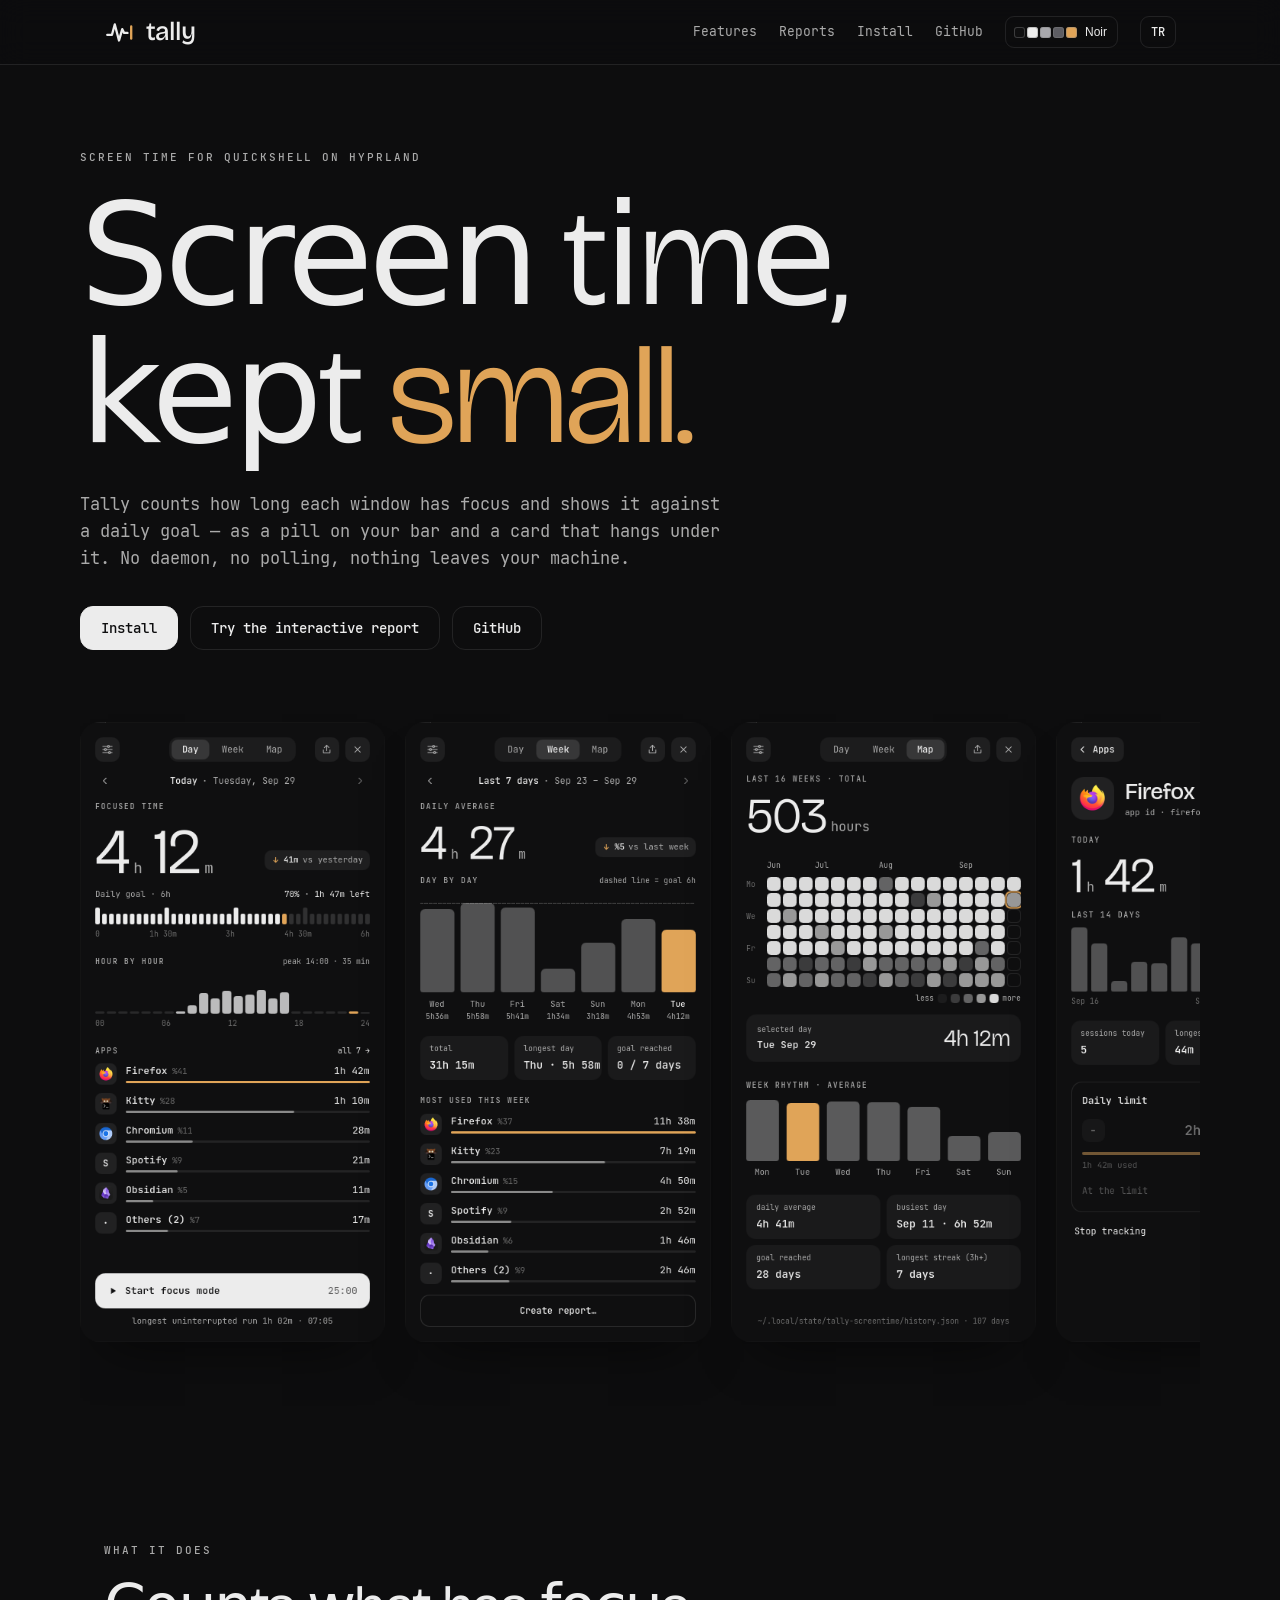
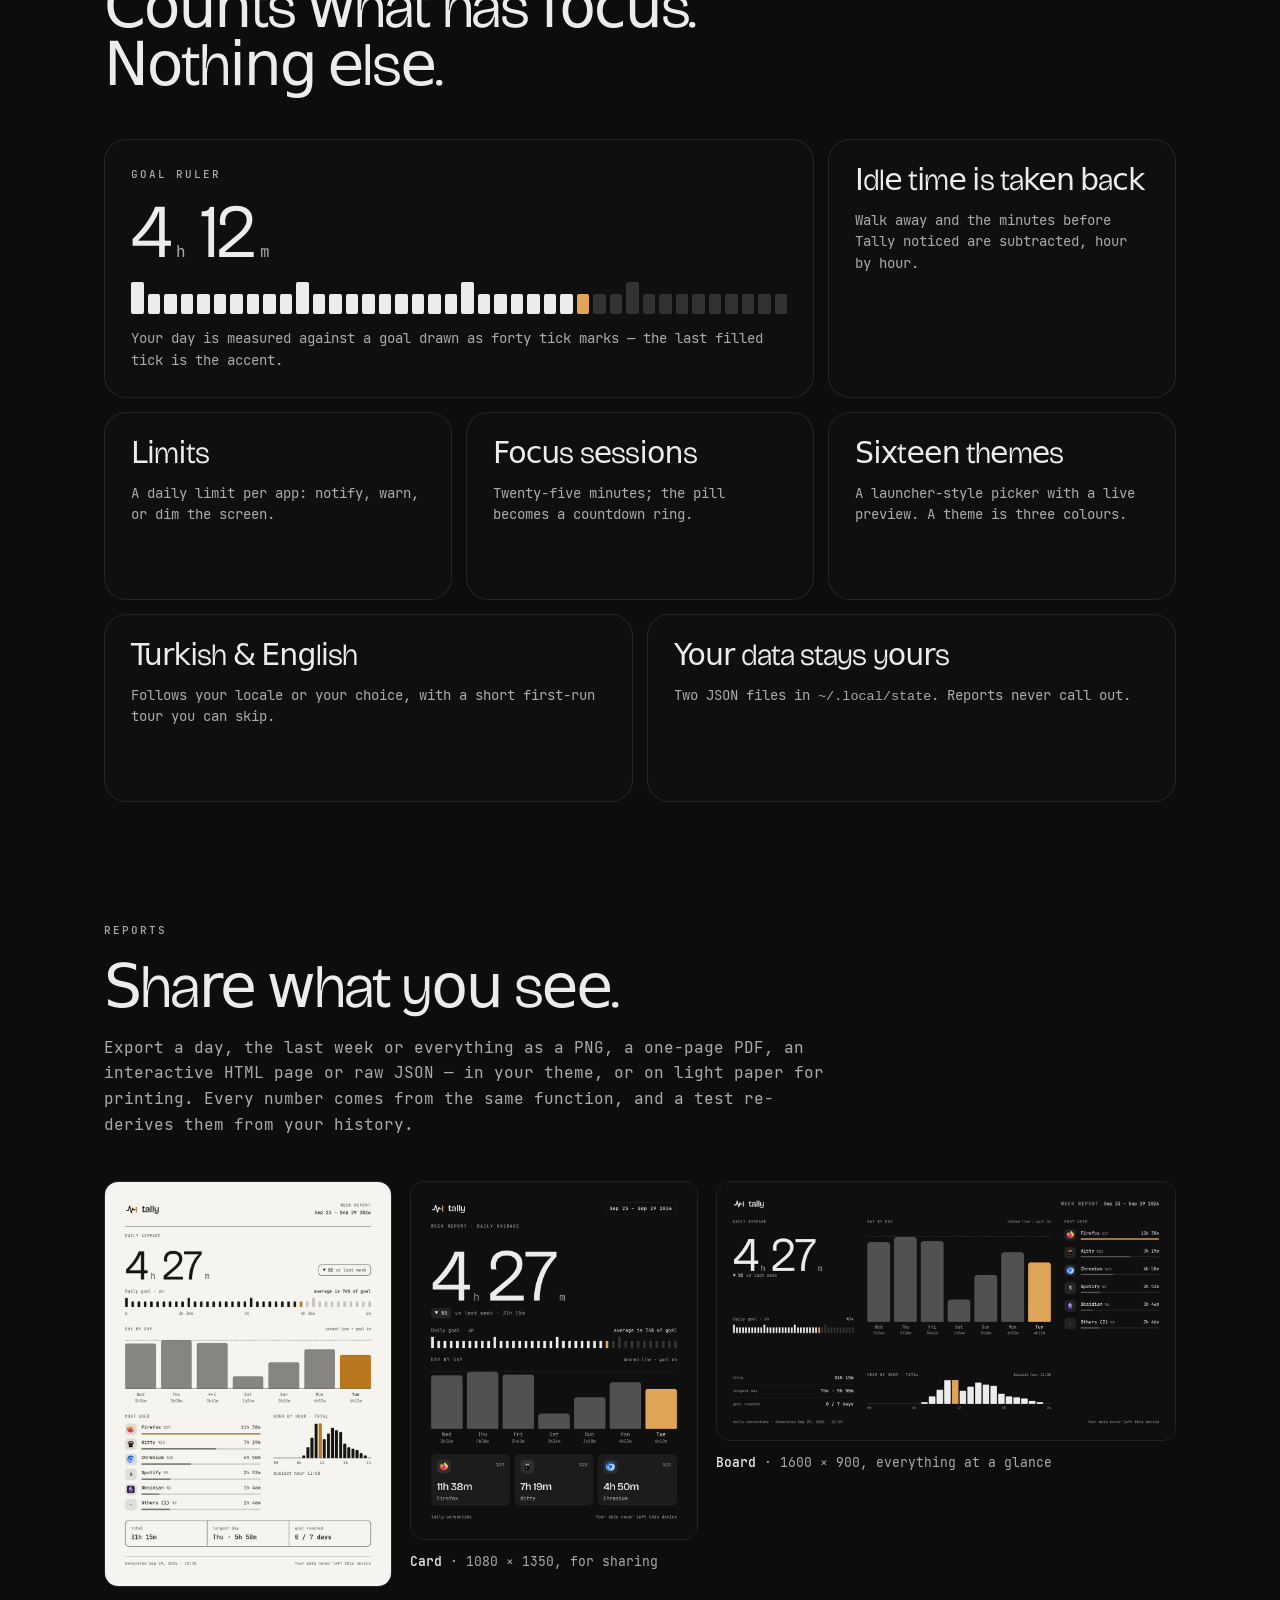
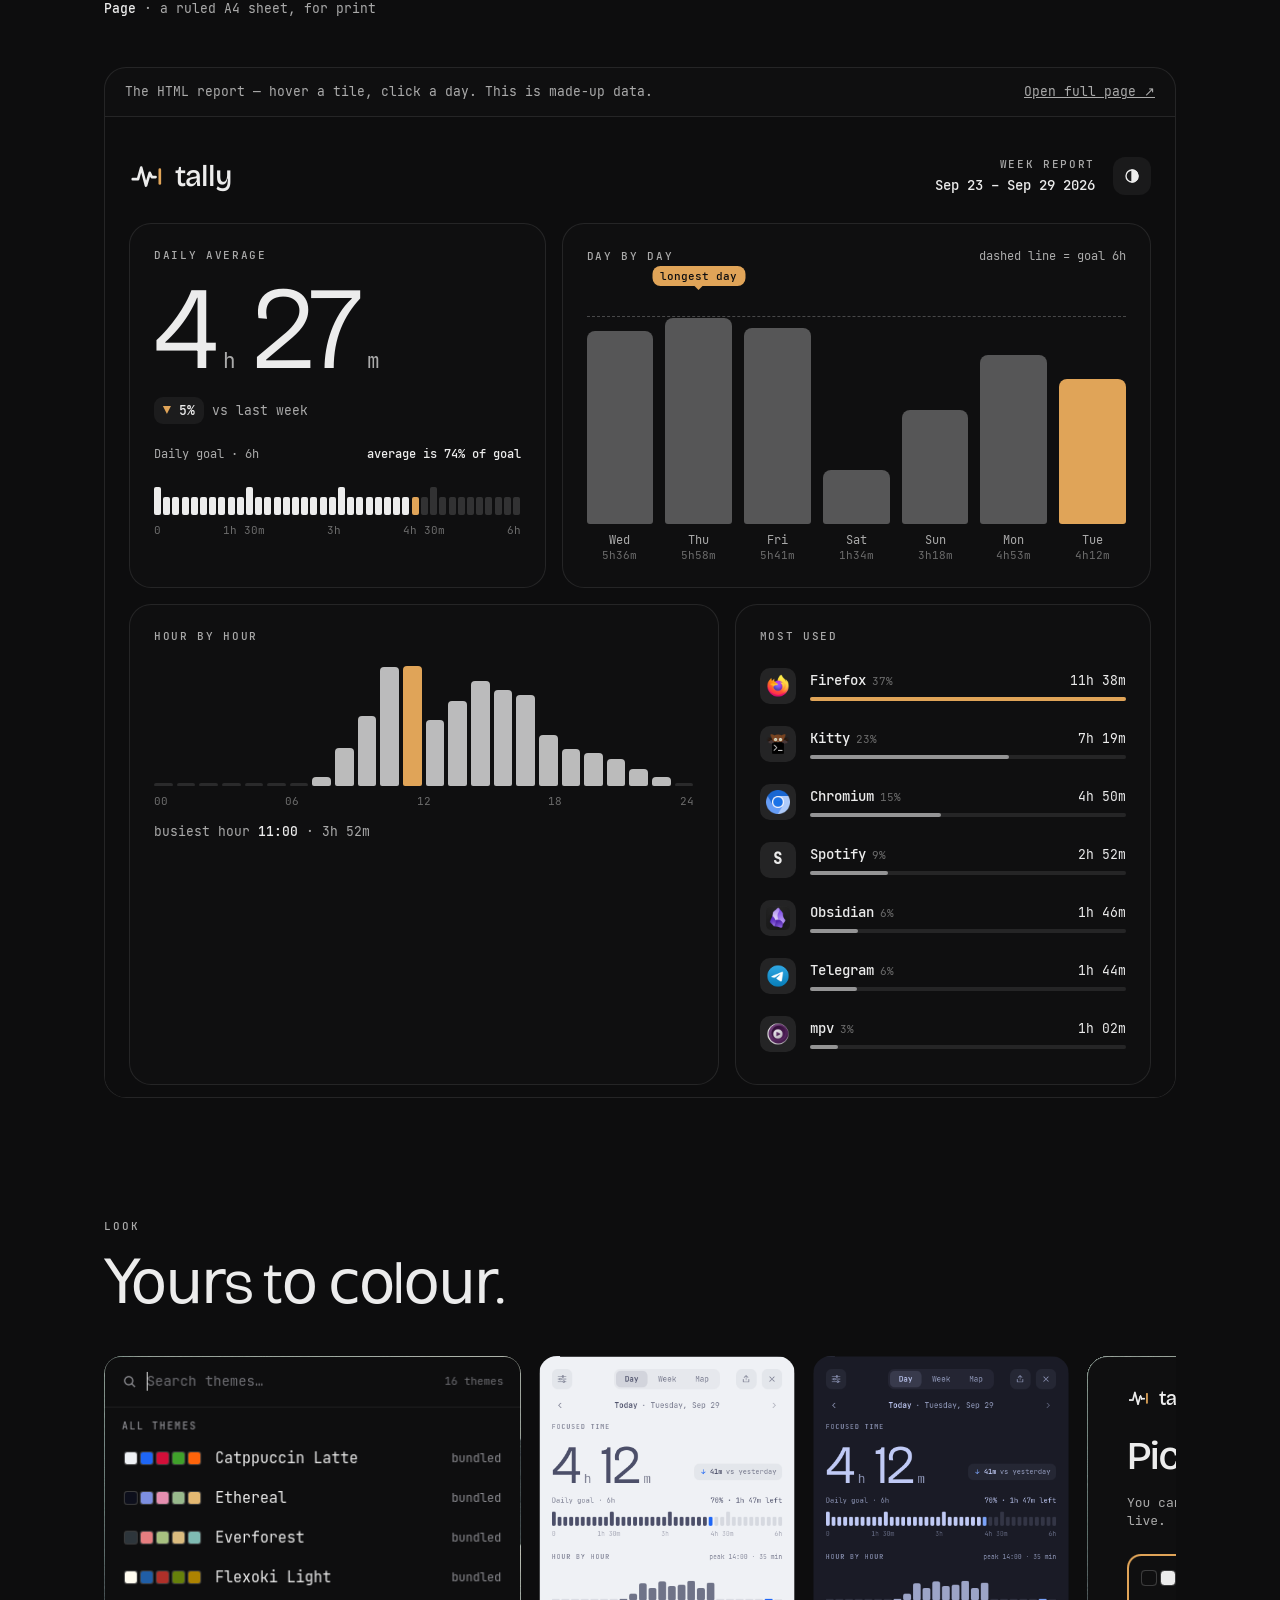
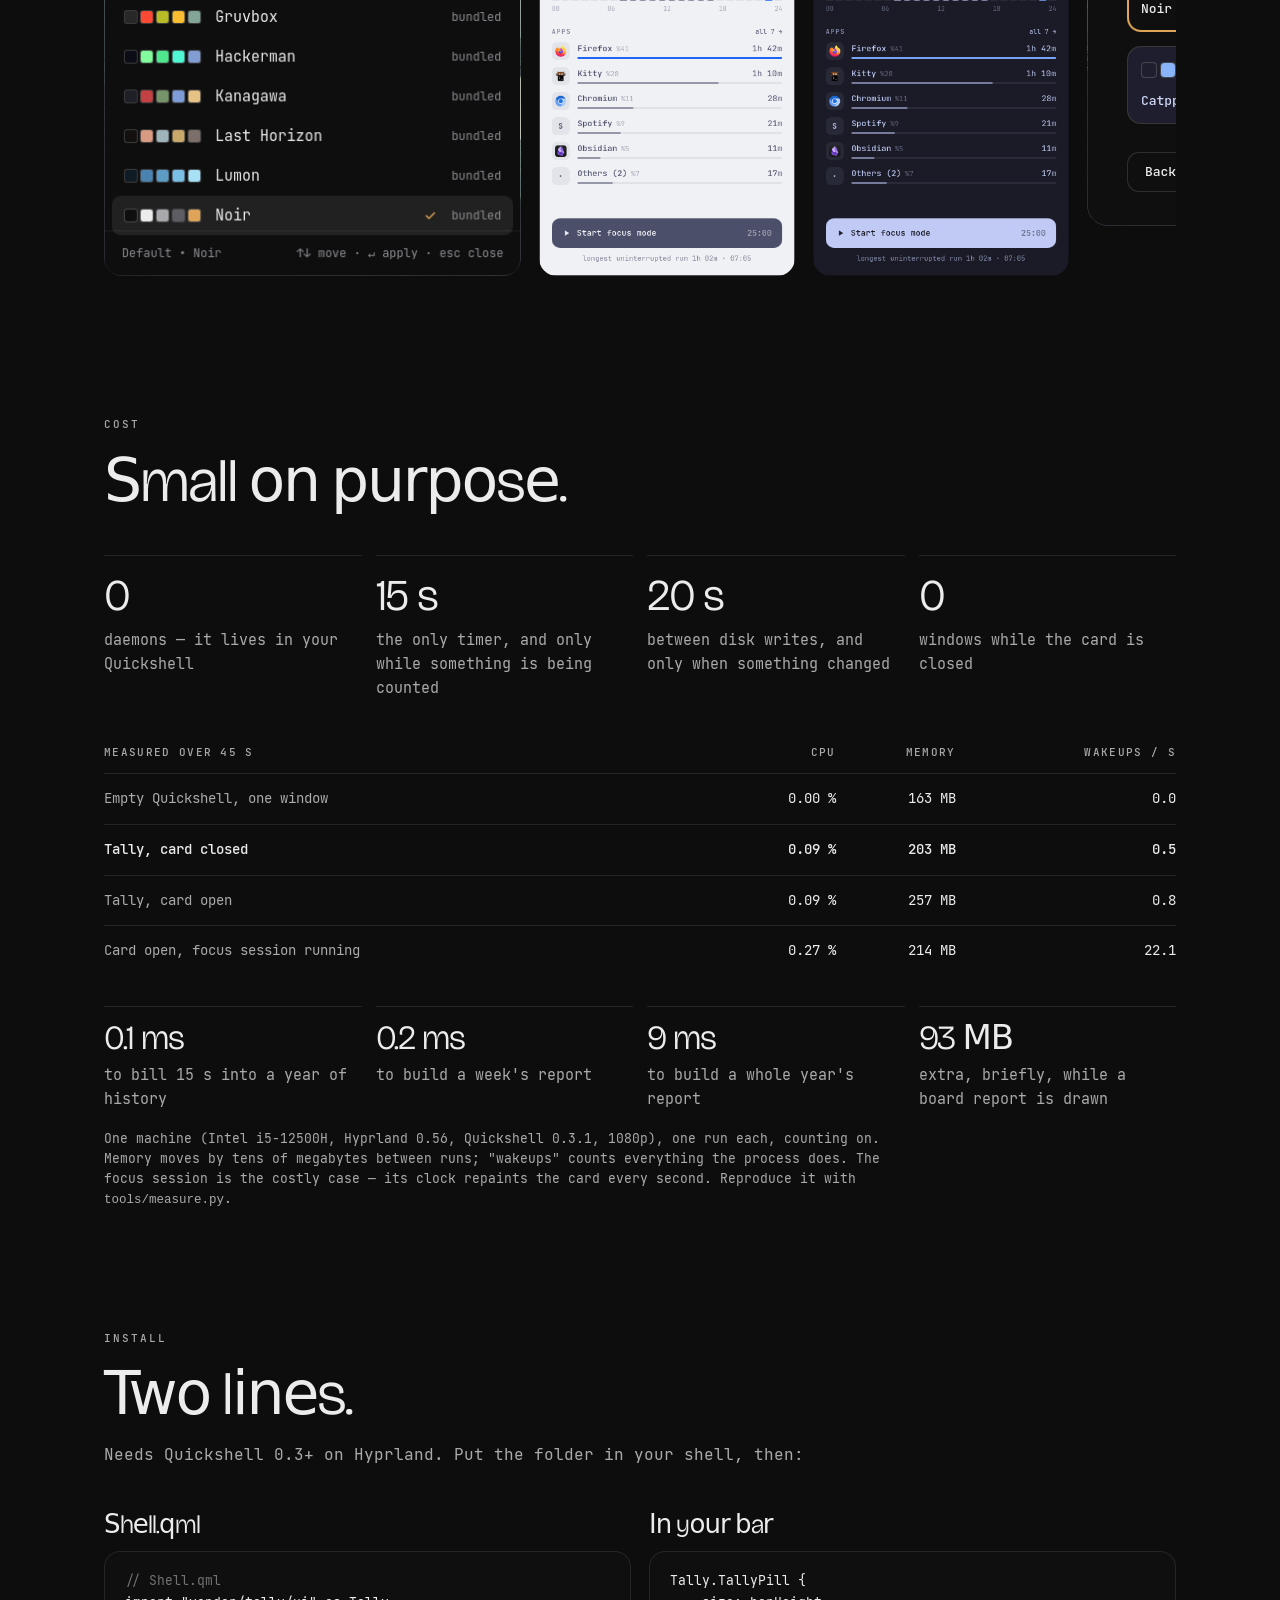
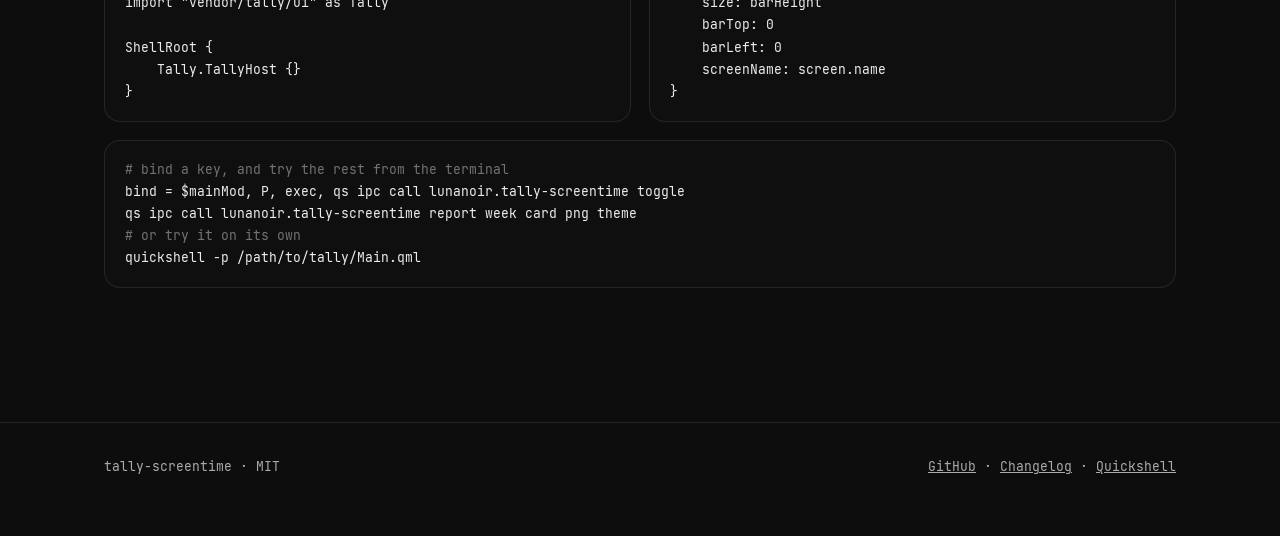
==== docs/index.html @ fe5ae25b "Add the website A page in Turkish and English with screenshots, the report styles, an interactive de" ====
<!doctype html>
<html lang="en">
<head>
<meta charset="utf-8">
<meta name="viewport" content="width=device-width, initial-scale=1">
<title>Tally — screen time for Quickshell</title>
<meta name="description" content="Screen time for Quickshell on Hyprland: which apps you focus, for how long, against a daily goal. A pill on your bar, a card under it, reports as PNG, PDF and interactive HTML.">
<link rel="icon" href="assets/icon.svg" type="image/svg+xml">
<link rel="stylesheet" href="assets/fonts.css">
<style>
:root {
  /* three colours per theme (set by the picker); the rest is mixed from them */
  --card: #0f0f10; --fg: #ececec; --acc: #e0a458;
  --bg: color-mix(in srgb, var(--card) 88%, #000);
  --muted: color-mix(in srgb, var(--fg) 70%, var(--card));
  --faint: color-mix(in srgb, var(--fg) 45%, var(--card));
  --hair: color-mix(in srgb, var(--fg) 10%, transparent);
  --panel: color-mix(in srgb, var(--fg) 6%, transparent);
  --tick: color-mix(in srgb, var(--fg) 16%, transparent);
  --mono: 'Tally Mono', ui-monospace, 'JetBrains Mono', Menlo, Consolas, monospace;
  --display: 'Tally Display', 'Bricolage Grotesque', system-ui, sans-serif;
}
* { box-sizing: border-box; }
html { scroll-behavior: smooth; }
body { margin: 0; transition: background .25s, color .25s; background: var(--bg); color: var(--fg); font: 400 15px/1.6 var(--mono); -webkit-font-smoothing: antialiased; }
a { color: inherit; }
.wrap { max-width: 1120px; margin: 0 auto; padding: 0 24px; }
.lab { font-size: 11px; letter-spacing: .18em; font-weight: 500; color: var(--muted); text-transform: uppercase; }
h1, h2, h3 { font-family: var(--display); font-weight: 300; letter-spacing: -0.035em; margin: 0; line-height: .98; }
h2 { font-size: clamp(38px, 5vw, 60px); }
p { margin: 0; color: var(--muted); }

/* nav */
nav { position: sticky; top: 0; z-index: 5; background: color-mix(in srgb, var(--bg) 84%, transparent); backdrop-filter: blur(14px); border-bottom: 1px solid var(--hair); }
nav .wrap { display: flex; align-items: center; justify-content: space-between; height: 64px; }
.brand { display: flex; align-items: center; gap: 12px; text-decoration: none; font: 500 26px/1 var(--display); letter-spacing: -0.035em; }
.brand img { width: 30px; height: 30px; }
nav .links { display: flex; align-items: center; gap: 22px; font-size: 13px; }
nav .links a { text-decoration: none; color: var(--muted); }
nav .links a:hover { color: var(--fg); }
.btn { display: inline-flex; align-items: center; gap: 10px; height: 44px; padding: 0 20px; border-radius: 13px; font: 500 13.5px var(--mono); text-decoration: none; border: 1px solid var(--hair); background: none; color: var(--fg); cursor: pointer; transition: background .15s, transform .15s; }
.btn:hover { background: var(--panel); }
.btn.primary { background: var(--fg); color: var(--card); border-color: var(--fg); }
.btn.primary:hover { filter: brightness(1.12); transform: translateY(-1px); }
.lang { height: 32px; padding: 0 10px; border-radius: 9px; font-size: 12px; }

/* theme picker */
.theme { position: relative; }
.theme > button { height: 32px; padding: 0 10px 0 8px; border-radius: 9px; font-size: 12px; display: inline-flex; align-items: center; gap: 8px; border: 1px solid var(--hair); background: none; color: var(--fg); cursor: pointer; }
.theme > button:hover { background: var(--panel); }
.sw { display: inline-flex; gap: 2px; } .sw i { width: 11px; height: 11px; border-radius: 3px; display: block; box-shadow: inset 0 0 0 1px rgba(128,128,128,.4); }
.pop { position: absolute; right: 0; top: 42px; width: 340px; max-height: 70vh; overflow: auto; background: var(--card); border: 1px solid var(--hair); border-radius: 16px; padding: 8px; box-shadow: 0 30px 60px -20px rgba(0,0,0,.6); }
.pop[hidden] { display: none; }
.pop .h { padding: 8px 10px 6px; font-size: 10px; letter-spacing: .16em; color: var(--muted); font-weight: 500; }
.pop button { display: flex; align-items: center; gap: 12px; width: 100%; height: 38px; padding: 0 10px; border: 0; border-radius: 9px; background: none; color: var(--fg); font: 400 14px var(--mono); text-align: left; cursor: pointer; }
.pop button:hover, .pop button.cur { background: var(--panel); }
.pop button .sw i { width: 13px; height: 13px; }
.pop button span.n { flex: 1; }
.pop button em { font-style: normal; font-size: 11px; color: var(--muted); }
.pop button b { color: var(--acc); font-weight: 400; width: 14px; }
@media (max-width: 720px) { .pop { position: fixed; left: 12px; right: 12px; top: 72px; width: auto; } nav .links a { display: none; } }

/* hero */
.hero { padding: 84px 0 40px; }
.hero h1 { font-size: clamp(64px, 11vw, 148px); margin: 22px 0 26px; }
.hero h1 em { font-style: normal; color: var(--acc); }
.hero p.lead { font-size: 17px; max-width: 640px; color: var(--muted); }
.cta { display: flex; gap: 12px; flex-wrap: wrap; margin-top: 34px; }
.shots { display: flex; gap: 20px; margin-top: 64px; overflow-x: auto; padding: 8px 4px 64px; scroll-snap-type: x proximity; }
.shots img { flex: 0 0 auto; height: 620px; width: auto; border-radius: 20px; box-shadow: 0 30px 50px -28px rgba(0,0,0,.6); scroll-snap-align: start; }
@media (max-width: 720px) { .shots img { height: 480px; } }

/* sections */
section { padding: 96px 0 24px; }
.head { display: flex; flex-direction: column; gap: 18px; max-width: 720px; margin-bottom: 44px; }
.head p { font-size: 16px; }

.bento { display: grid; grid-template-columns: repeat(6, 1fr); gap: 14px; }
.tile { grid-column: span 2; background: var(--card); border: 1px solid var(--hair); border-radius: 22px; padding: 26px; display: flex; flex-direction: column; gap: 14px; min-height: 188px; }
.tile.w3 { grid-column: span 3; } .tile.w4 { grid-column: span 4; }
.tile h3 { font-size: 30px; letter-spacing: -0.03em; }
.tile p { font-size: 13.5px; }
.tile .big { font: 300 76px/.9 var(--display); letter-spacing: -0.04em; color: var(--fg); }
.tile .big small { font: 400 16px var(--mono); color: var(--muted); letter-spacing: 0; margin-left: 6px; }
.ticks { display: flex; gap: 4px; align-items: flex-end; height: 34px; }
.ticks i { flex: 1; height: 20px; border-radius: 2px; background: var(--tick); }
.ticks i.on { background: var(--fg); } .ticks i.tall { height: 32px; } .ticks i.acc { background: var(--acc); }
@media (max-width: 860px) { .tile, .tile.w3, .tile.w4 { grid-column: span 6; } }

.reports { display: grid; grid-template-columns: 1fr 1fr 1.6fr; gap: 18px; align-items: start; }
.reports figure { margin: 0; }
.reports img { width: 100%; height: auto; border-radius: 14px; border: 1px solid var(--hair); display: block; }
.reports figcaption { margin-top: 12px; font-size: 12.5px; color: var(--muted); }
.reports figcaption b { color: var(--fg); font-weight: 500; }
@media (max-width: 860px) { .reports { grid-template-columns: 1fr; } }

.demo { margin-top: 48px; border: 1px solid var(--hair); border-radius: 22px; overflow: hidden; background: var(--card); }
.demo header { display: flex; justify-content: space-between; align-items: center; gap: 12px; padding: 14px 20px; border-bottom: 1px solid var(--hair); font-size: 12.5px; color: var(--muted); }
.demo iframe { width: 100%; height: 980px; border: 0; display: block; background: var(--card); }
@media (max-width: 720px) { .demo iframe { height: 1300px; } }

.gallery { display: flex; gap: 18px; overflow-x: auto; padding-bottom: 20px; }
.gallery img { height: 520px; width: auto; border-radius: 18px; flex: 0 0 auto; }

pre { margin: 0; background: var(--card); border: 1px solid var(--hair); border-radius: 16px; padding: 18px 20px; overflow-x: auto; font: 400 13px/1.7 var(--mono); color: var(--fg); position: relative; }
pre .c { color: var(--faint); }
.install { display: grid; grid-template-columns: 1fr 1fr; gap: 18px; }
@media (max-width: 860px) { .install { grid-template-columns: 1fr; } }
.install h3 { font-size: 26px; margin-bottom: 14px; }
.copy { position: absolute; top: 10px; right: 10px; height: 28px; padding: 0 10px; border-radius: 8px; font-size: 11px; background: var(--panel); border: 0; color: var(--muted); cursor: pointer; }
.copy:hover { color: var(--fg); }

.cost { display: grid; grid-template-columns: repeat(4, 1fr); gap: 14px; }
.cost div { border-top: 1px solid var(--hair); padding-top: 18px; }
.cost b { display: block; font: 300 44px/1 var(--display); letter-spacing: -0.03em; margin-bottom: 10px; }
@media (max-width: 860px) { .cost { grid-template-columns: 1fr 1fr; } }


.measure { margin-top: 44px; }
.measure table { width: 100%; border-collapse: collapse; font-size: 13.5px; }
.measure th { text-align: right; font-weight: 500; color: var(--muted); font-size: 11px; letter-spacing: .12em; text-transform: uppercase; padding: 0 0 12px; }
.measure th:first-child, .measure td:first-child { text-align: left; }
.measure td { text-align: right; padding: 14px 0; border-top: 1px solid var(--hair); }
.measure tr.hi td { color: var(--fg); font-weight: 500; }
.measure tr td:first-child { color: var(--muted); } .measure tr.hi td:first-child { color: var(--fg); }
.measure .note { margin-top: 18px; font-size: 12.5px; color: var(--muted); max-width: 820px; }
.micro { display: grid; grid-template-columns: repeat(4, 1fr); gap: 14px; margin-top: 30px; }
.micro div { border-top: 1px solid var(--hair); padding-top: 14px; }
.micro b { display: block; font: 300 34px/1 var(--display); letter-spacing: -0.03em; margin-bottom: 8px; }
@media (max-width: 860px) { .micro { grid-template-columns: 1fr 1fr; } }

footer { margin-top: 110px; border-top: 1px solid var(--hair); padding: 34px 0 60px; font-size: 12.5px; color: var(--muted); }
footer .wrap { display: flex; flex-wrap: wrap; justify-content: space-between; gap: 16px; }
:focus-visible { outline: 2px solid var(--acc); outline-offset: 3px; border-radius: 6px; }
[data-tr] { display: none; }
html[lang="tr"] [data-en] { display: none; }
html[lang="tr"] [data-tr] { display: revert; }
</style>
</head>
<body>

<nav>
  <div class="wrap">
    <a class="brand" href="#top"><img src="assets/logo-dark.svg" alt="">tally</a>
    <div class="links">
      <a href="#features"><span data-en>Features</span><span data-tr>Özellikler</span></a>
      <a href="#reports"><span data-en>Reports</span><span data-tr>Raporlar</span></a>
      <a href="#install"><span data-en>Install</span><span data-tr>Kurulum</span></a>
      <a href="https://github.com/lunanoir21/tally-screentime">GitHub</a>
      <div class="theme">
        <button id="themeBtn" aria-haspopup="listbox" aria-expanded="false"><span class="sw" id="themeSw"></span><span id="themeName">Noir</span></button>
        <div class="pop" id="themePop" role="listbox" aria-label="Theme" hidden></div>
      </div>
      <button class="btn lang" id="lang" aria-label="Language">TR</button>
    </div>
  </div>
</nav>

<main id="top">
  <div class="wrap hero">
    <div class="lab"><span data-en>Screen time for Quickshell on Hyprland</span><span data-tr>Hyprland üzerinde Quickshell için ekran süresi</span></div>
    <h1><span data-en>Screen time,<br>kept <em>small.</em></span><span data-tr>Ekran süresi,<br><em>hafifçe.</em></span></h1>
    <p class="lead">
      <span data-en>Tally counts how long each window has focus and shows it against a daily goal — as a pill on your bar and a card that hangs under it. No daemon, no polling, nothing leaves your machine.</span>
      <span data-tr>Tally her pencerenin odakta kaldığı süreyi sayar ve günlük hedefine göre gösterir — bar'ında bir pill ve altında sarkan bir kart olarak. Arka plan servisi yok, sorgulama yok, hiçbir şey makinenden çıkmaz.</span>
    </p>
    <div class="cta">
      <a class="btn primary" href="#install"><span data-en>Install</span><span data-tr>Kur</span></a>
      <a class="btn" href="#demo"><span data-en>Try the interactive report</span><span data-tr>Etkileşimli raporu dene</span></a>
      <a class="btn" href="https://github.com/lunanoir21/tally-screentime">GitHub</a>
    </div>
    <div class="shots" aria-label="Screenshots">
      <img src="screenshots/panel-day.png" alt="The Day page: focused time, a goal ruler, hour by hour, top apps" loading="lazy">
      <img src="screenshots/panel-week.png" alt="The Week page: seven days against the goal line" loading="lazy">
      <img src="screenshots/panel-map.png" alt="The Map page: sixteen weeks as a calendar heatmap" loading="lazy">
      <img src="screenshots/panel-app.png" alt="An app's page with a daily limit" loading="lazy">
      <img src="screenshots/panel-settings.png" alt="Settings" loading="lazy">
    </div>
  </div>

  <div class="wrap" id="features">
    <section>
      <div class="head">
        <div class="lab"><span data-en>What it does</span><span data-tr>Ne yapar</span></div>
        <h2><span data-en>Counts what has focus.<br>Nothing else.</span><span data-tr>Odaktakini sayar.<br>Başka bir şey değil.</span></h2>
      </div>
      <div class="bento">
        <div class="tile w4">
          <div class="lab"><span data-en>Goal ruler</span><span data-tr>Hedef cetveli</span></div>
          <div class="big">4<small>h</small> 12<small>m</small></div>
          <div class="ticks" aria-hidden="true"></div>
          <p><span data-en>Your day is measured against a goal drawn as forty tick marks — the last filled tick is the accent.</span><span data-tr>Gün, kırk çentikli bir hedef cetveline göre ölçülür — son dolu çentik vurgu rengindedir.</span></p>
        </div>
        <div class="tile w2">
          <h3><span data-en>Idle time is taken back</span><span data-tr>Boşta süre geri alınır</span></h3>
          <p><span data-en>Walk away and the minutes before Tally noticed are subtracted, hour by hour.</span><span data-tr>Kalkıp gidersen, Tally'nin fark etmesinden önceki dakikalar saat saat düşülür.</span></p>
        </div>
        <div class="tile">
          <h3><span data-en>Limits</span><span data-tr>Sınırlar</span></h3>
          <p><span data-en>A daily limit per app: notify, warn, or dim the screen.</span><span data-tr>Uygulama başına günlük sınır: bildir, uyar ya da ekranı karart.</span></p>
        </div>
        <div class="tile">
          <h3><span data-en>Focus sessions</span><span data-tr>Odak oturumları</span></h3>
          <p><span data-en>Twenty-five minutes; the pill becomes a countdown ring.</span><span data-tr>Yirmi beş dakika; pill geri sayım halkasına dönüşür.</span></p>
        </div>
        <div class="tile">
          <h3><span data-en>Sixteen themes</span><span data-tr>On altı tema</span></h3>
          <p><span data-en>A launcher-style picker with a live preview. A theme is three colours.</span><span data-tr>Canlı önizlemeli seçici. Bir tema üç renktir.</span></p>
        </div>
        <div class="tile w3">
          <h3><span data-en>Turkish &amp; English</span><span data-tr>Türkçe ve İngilizce</span></h3>
          <p><span data-en>Follows your locale or your choice, with a short first-run tour you can skip.</span><span data-tr>Yerel ayarını ya da seçimini izler; atlanabilir kısa bir ilk açılış turu vardır.</span></p>
        </div>
        <div class="tile w3">
          <h3><span data-en>Your data stays yours</span><span data-tr>Verin senin</span></h3>
          <p><span data-en>Two JSON files in <code>~/.local/state</code>. Reports never call out.</span><span data-tr><code>~/.local/state</code> altında iki JSON dosyası. Raporlar dışarıya bağlanmaz.</span></p>
        </div>
      </div>
    </section>

    <section id="reports">
      <div class="head">
        <div class="lab"><span data-en>Reports</span><span data-tr>Raporlar</span></div>
        <h2><span data-en>Share what you see.</span><span data-tr>Gördüğünü paylaş.</span></h2>
        <p><span data-en>Export a day, the last week or everything as a PNG, a one-page PDF, an interactive HTML page or raw JSON — in your theme, or on light paper for printing. Every number comes from the same function, and a test re-derives them from your history.</span><span data-tr>Bir günü, son haftayı ya da tümünü PNG, tek sayfalık PDF, etkileşimli HTML veya ham JSON olarak dışa aktar — temanla ya da yazdırmak için açık kâğıda. Tüm sayılar aynı fonksiyondan gelir; bir test bunları geçmişinden yeniden hesaplar.</span></p>
      </div>
      <div class="reports">
        <figure><img src="reports/report-page.png" alt="Report style Page" loading="lazy"><figcaption><b>Page</b> · <span data-en>a ruled A4 sheet, for print</span><span data-tr>çizgili A4 sayfa, yazdırmak için</span></figcaption></figure>
        <figure><img src="reports/report-card.png" alt="Report style Card" loading="lazy"><figcaption><b>Card</b> · <span data-en>1080 × 1350, for sharing</span><span data-tr>1080 × 1350, paylaşmak için</span></figcaption></figure>
        <figure><img src="reports/report-board.png" alt="Report style Board" loading="lazy"><figcaption><b>Board</b> · <span data-en>1600 × 900, everything at a glance</span><span data-tr>1600 × 900, hepsi tek bakışta</span></figcaption></figure>
      </div>

      <div class="demo" id="demo">
        <header>
          <span><span data-en>The HTML report — hover a tile, click a day. This is made-up data.</span><span data-tr>HTML rapor — bir karenin üzerine gel, bir güne tıkla. Bu veriler uydurmadır.</span></span>
          <a href="demo.html" target="_blank" rel="noopener"><span data-en>Open full page ↗</span><span data-tr>Tam sayfa aç ↗</span></a>
        </header>
        <iframe src="demo.html" title="Interactive report demo" loading="lazy"></iframe>
      </div>
    </section>

    <section>
      <div class="head">
        <div class="lab"><span data-en>Look</span><span data-tr>Görünüm</span></div>
        <h2><span data-en>Yours to colour.</span><span data-tr>Rengi senin.</span></h2>
      </div>
      <div class="gallery">
        <img src="screenshots/themes.png" alt="The theme picker" loading="lazy">
        <img src="screenshots/panel-day-latte.png" alt="Catppuccin Latte" loading="lazy">
        <img src="screenshots/panel-day-tokyo.png" alt="Tokyo Night" loading="lazy">
        <img src="screenshots/tour-look.png" alt="The first-run tour" loading="lazy" style="height:auto;width:600px;align-self:flex-start">
      </div>
    </section>

    <section>
      <div class="head">
        <div class="lab"><span data-en>Cost</span><span data-tr>Maliyet</span></div>
        <h2><span data-en>Small on purpose.</span><span data-tr>Bilerek küçük.</span></h2>
      </div>
      <div class="cost">
        <div><b>0</b><p><span data-en>daemons — it lives in your Quickshell</span><span data-tr>servis — Quickshell'in içinde yaşar</span></p></div>
        <div><b>15 s</b><p><span data-en>the only timer, and only while something is being counted</span><span data-tr>tek zamanlayıcı, o da yalnızca bir şey sayılırken</span></p></div>
        <div><b>20 s</b><p><span data-en>between disk writes, and only when something changed</span><span data-tr>disk yazımları arası, o da yalnızca bir şey değiştiyse</span></p></div>
        <div><b>0</b><p><span data-en>windows while the card is closed</span><span data-tr>kart kapalıyken pencere</span></p></div>
      </div>
      <div class="measure">
        <table>
          <thead><tr><th><span data-en>Measured over 45 s</span><span data-tr>45 sn boyunca ölçüldü</span></th><th>CPU</th><th><span data-en>Memory</span><span data-tr>Bellek</span></th><th><span data-en>Wakeups / s</span><span data-tr>Uyanma / sn</span></th></tr></thead>
          <tbody>
            <tr><td><span data-en>Empty Quickshell, one window</span><span data-tr>Boş Quickshell, tek pencere</span></td><td>0.00 %</td><td>163 MB</td><td>0.0</td></tr>
            <tr class="hi"><td><span data-en>Tally, card closed</span><span data-tr>Tally, kart kapalı</span></td><td>0.09 %</td><td>203 MB</td><td>0.5</td></tr>
            <tr><td><span data-en>Tally, card open</span><span data-tr>Tally, kart açık</span></td><td>0.09 %</td><td>257 MB</td><td>0.8</td></tr>
            <tr><td><span data-en>Card open, focus session running</span><span data-tr>Kart açık, odak oturumu sürüyor</span></td><td>0.27 %</td><td>214 MB</td><td>22.1</td></tr>
          </tbody>
        </table>
        <div class="micro">
          <div><b>0.1 ms</b><p><span data-en>to bill 15 s into a year of history</span><span data-tr>bir yıllık geçmişe 15 sn işlemek</span></p></div>
          <div><b>0.2 ms</b><p><span data-en>to build a week's report</span><span data-tr>bir haftalık raporu hazırlamak</span></p></div>
          <div><b>9 ms</b><p><span data-en>to build a whole year's report</span><span data-tr>bir yıllık raporu hazırlamak</span></p></div>
          <div><b>93 MB</b><p><span data-en>extra, briefly, while a board report is drawn</span><span data-tr>bir pano raporu çizilirken, kısa süreliğine</span></p></div>
        </div>
        <p class="note"><span data-en>One machine (Intel i5-12500H, Hyprland 0.56, Quickshell 0.3.1, 1080p), one run each, counting on. Memory moves by tens of megabytes between runs; "wakeups" counts everything the process does. The focus session is the costly case — its clock repaints the card every second. Reproduce it with <code>tools/measure.py</code>.</span><span data-tr>Tek makine (Intel i5-12500H, Hyprland 0.56, Quickshell 0.3.1, 1080p), her biri tek çalıştırma, sayım açık. Bellek çalıştırmalar arasında onlarca MB oynar; "uyanma" sürecin yaptığı her şeyi sayar. Pahalı olan odak oturumudur — saati kartı her saniye yeniden çizer. <code>tools/measure.py</code> ile yeniden üretebilirsin.</span></p>
      </div>

    </section>

    <section id="install">
      <div class="head">
        <div class="lab"><span data-en>Install</span><span data-tr>Kurulum</span></div>
        <h2><span data-en>Two lines.</span><span data-tr>İki satır.</span></h2>
        <p><span data-en>Needs Quickshell 0.3+ on Hyprland. Put the folder in your shell, then:</span><span data-tr>Hyprland'da Quickshell 0.3+ gerekir. Klasörü shell'ine koy, sonra:</span></p>
      </div>
      <div class="install">
        <div>
          <h3>Shell.qml</h3>
<pre><span class="c">// Shell.qml</span>
import "vendor/tally/ui" as Tally

ShellRoot {
    Tally.TallyHost {}
}</pre>
        </div>
        <div>
          <h3><span data-en>In your bar</span><span data-tr>Bar'ında</span></h3>
<pre>Tally.TallyPill {
    size: barHeight
    barTop: 0
    barLeft: 0
    screenName: screen.name
}</pre>
        </div>
      </div>
      <pre style="margin-top:18px"><span class="c"># bind a key, and try the rest from the terminal</span>
bind = $mainMod, P, exec, qs ipc call lunanoir.tally-screentime toggle
qs ipc call lunanoir.tally-screentime report week card png theme
<span class="c"># or try it on its own</span>
quickshell -p /path/to/tally/Main.qml</pre>
    </section>
  </div>
</main>

<footer>
  <div class="wrap">
    <span>tally-screentime · MIT</span>
    <span><a href="https://github.com/lunanoir21/tally-screentime">GitHub</a> · <a href="https://github.com/lunanoir21/tally-screentime/blob/main/CHANGELOG.md">Changelog</a> · <a href="https://quickshell.outfoxxed.me/">Quickshell</a></span>
  </div>
</footer>

<script>
(function () {
  // the goal ruler in the first tile
  var t = document.querySelector('.ticks');
  for (var i = 0; i < 40; i++) {
    var b = document.createElement('i');
    if (i < 28) b.className = 'on' + (i === 27 ? ' acc' : '');
    if (i % 10 === 0) b.className += ' tall';
    t.appendChild(b);
  }

  // ---- themes: the site can be tried in any of Tally's themes ------------------------------------------------------
  // the same sixteen as ui/js/Themes.js (tests/test_site.py keeps them in step)
  var THEMES = [
    { id: "system", name: "Sistemi izle", en: "Follow system", sw: ["#0f0f10", "#ececec", "#a8a8ad", "#5d5d63", "#e0a458"], card: "#0f0f10", fg: "#ececec", acc: "#e0a458" },
    { id: "catppuccin", name: "Catppuccin", sw: ["#1e1e2e", "#89b4fa", "#f38ba8", "#a6e3a1", "#f9e2af"], card: "#1e1e2e", fg: "#cdd6f4", acc: "#89b4fa" },
    { id: "latte", name: "Catppuccin Latte", sw: ["#eff1f5", "#1e66f5", "#d20f39", "#40a02b", "#fe640b"], card: "#eff1f5", fg: "#4c4f69", acc: "#1e66f5" },
    { id: "ethereal", name: "Ethereal", sw: ["#0d0f1c", "#7d8fe0", "#e58fb0", "#98b98c", "#e4b872"], card: "#0d0f1c", fg: "#d8dcf0", acc: "#8fa0ff" },
    { id: "everforest", name: "Everforest", sw: ["#2d353b", "#e67e80", "#a7c080", "#dbbc7f", "#7fbbb3"], card: "#2d353b", fg: "#d3c6aa", acc: "#a7c080" },
    { id: "flexoki", name: "Flexoki Light", sw: ["#fffcf0", "#205ea6", "#af3029", "#66800b", "#ad8301"], card: "#fffcf0", fg: "#403e3c", acc: "#205ea6" },
    { id: "gruvbox", name: "Gruvbox", sw: ["#282828", "#fb4934", "#b8bb26", "#fabd2f", "#83a598"], card: "#282828", fg: "#ebdbb2", acc: "#fabd2f" },
    { id: "hackerman", name: "Hackerman", sw: ["#0b0c16", "#82fb9c", "#4fe88f", "#50f7d4", "#829dd4"], card: "#0b0c16", fg: "#ddf7ff", acc: "#82fb9c" },
    { id: "kanagawa", name: "Kanagawa", sw: ["#1f1f28", "#c34043", "#76946a", "#7e9cd8", "#e6c384"], card: "#1f1f28", fg: "#dcd7ba", acc: "#7e9cd8" },
    { id: "lasthorizon", name: "Last Horizon", sw: ["#14100f", "#d99a82", "#9fb3ba", "#c9a86a", "#7c6f6a"], card: "#14100f", fg: "#e3d5cf", acc: "#d99a82" },
    { id: "lumon", name: "Lumon", sw: ["#0f1c26", "#4a83b0", "#5b9bc4", "#79bfe6", "#a8e0f5"], card: "#0f1c26", fg: "#cfe6f4", acc: "#79bfe6" },
    { id: "noir", name: "Noir", sw: ["#0f0f10", "#ececec", "#a8a8ad", "#5d5d63", "#e0a458"], card: "#0f0f10", fg: "#ececec", acc: "#e0a458" },
    { id: "nord", name: "Nord", sw: ["#2e3440", "#88c0d0", "#bf616a", "#a3be8c", "#ebcb8b"], card: "#2e3440", fg: "#eceff4", acc: "#88c0d0" },
    { id: "tokyonight", name: "Tokyo Night", sw: ["#1a1b26", "#7aa2f7", "#f7768e", "#9ece6a", "#e0af68"], card: "#1a1b26", fg: "#c0caf5", acc: "#7aa2f7" },
    { id: "ultrawhite", name: "Ultra Beyaz", en: "Ultra White", sw: ["#ffffff", "#000000", "#4d4d4d", "#9a9a9a", "#dcdcdc"], card: "#ffffff", fg: "#262626", acc: "#000000" },
    { id: "vantablack", name: "Vantablack", sw: ["#000000", "#ffffff", "#bdbdbd", "#6b6b6b", "#2a2a2a"], card: "#000000", fg: "#d9d9d9", acc: "#ffffff" }
  ];
  var root = document.documentElement, pop = document.getElementById('themePop'), tbtn = document.getElementById('themeBtn');
  function byId(id) { for (var i = 0; i < THEMES.length; i++) if (THEMES[i].id === id) return THEMES[i]; return THEMES[0]; }
  function label(t) { return document.documentElement.lang === 'tr' ? t.name : (t.en || t.name); }
  function refreshNames() {
    Array.prototype.forEach.call(pop.querySelectorAll('button'), function (b) { b.querySelector('.n').textContent = label(byId(b.getAttribute('data-id'))); });
    document.getElementById('themeName').textContent = label(byId(current));
  }
  function swatches(t) { return t.sw.map(function (c) { return '<i style="background:' + c + '"></i>'; }).join(''); }
  function paint(t) {
    root.style.setProperty('--card', t.card); root.style.setProperty('--fg', t.fg); root.style.setProperty('--acc', t.acc);
    root.style.colorScheme = parseInt(t.card.slice(1, 3), 16) > 140 ? 'light' : 'dark';
    var f = document.querySelector('iframe');
    if (f && f.contentWindow) f.contentWindow.postMessage({ type: 'tally-theme', pal: { card: t.card, fg: t.fg, acc: t.acc } }, location.origin === 'null' ? '*' : location.origin);
  }
  var current = 'noir';
  function apply(id, keep) {
    var t = byId(id); current = t.id; paint(t);
    document.getElementById('themeSw').innerHTML = swatches(t);
    document.getElementById('themeName').textContent = label(t);
    if (!keep) { try { localStorage.setItem('tally-theme', t.id); } catch (e) {} }
    Array.prototype.forEach.call(pop.querySelectorAll('button'), function (b) { b.className = b.getAttribute('data-id') === t.id ? 'cur' : ''; b.querySelector('b').textContent = b.getAttribute('data-id') === t.id ? '✓' : ''; });
  }
  pop.innerHTML = '<div class="h">THEMES</div>' + THEMES.map(function (t) {
    return '<button role="option" data-id="' + t.id + '"><span class="sw">' + swatches(t) + '</span><span class="n">' + label(t) + '</span><b></b></button>';
  }).join('');
  function open(o) { pop.hidden = !o; tbtn.setAttribute('aria-expanded', o ? 'true' : 'false'); if (!o) apply(committed, true); else { var c = pop.querySelector('.cur'); if (c) c.scrollIntoView({ block: 'nearest' }); } }
  var committed = 'noir';
  tbtn.addEventListener('click', function (e) { e.stopPropagation(); open(pop.hidden); });
  pop.addEventListener('click', function (e) { var b = e.target.closest('button'); if (!b) return; committed = b.getAttribute('data-id'); apply(committed); pop.hidden = true; tbtn.setAttribute('aria-expanded', 'false'); });
  pop.addEventListener('mouseover', function (e) { var b = e.target.closest('button'); if (b) { var t = byId(b.getAttribute('data-id')); paint(t); } });
  pop.addEventListener('mouseleave', function () { paint(byId(committed)); });
  document.addEventListener('click', function (e) { if (!pop.hidden && !e.target.closest('.theme')) open(false); });
  document.addEventListener('keydown', function (e) {
    if (e.key === 'Escape' && !pop.hidden) { open(false); tbtn.focus(); return; }
    if (pop.hidden || (e.key !== 'ArrowDown' && e.key !== 'ArrowUp')) return;
    e.preventDefault();
    var i = THEMES.indexOf(byId(current)) + (e.key === 'ArrowDown' ? 1 : -1);
    i = (i + THEMES.length) % THEMES.length;
    current = THEMES[i].id; paint(THEMES[i]);
    Array.prototype.forEach.call(pop.querySelectorAll('button'), function (b) { b.className = b.getAttribute('data-id') === current ? 'cur' : ''; });
    var c = pop.querySelector('.cur'); if (c) c.scrollIntoView({ block: 'nearest' });
  });
  pop.addEventListener('keydown', function (e) { if (e.key === 'Enter') { var b = pop.querySelector('.cur'); if (b) b.click(); } });
  document.querySelector('iframe').addEventListener('load', function () { paint(byId(committed)); });
  var startId = 'noir';
  try { startId = localStorage.getItem('tally-theme') || startId; } catch (e) {}
  var q = /[?&]theme=(\w+)/.exec(location.search); if (q) startId = q[1];
  committed = byId(startId).id; apply(committed, true);

  // language: the browser's, then the choice made here
  var html = document.documentElement, btn = document.getElementById('lang');
  function set(l) { html.lang = l; btn.textContent = l === 'tr' ? 'EN' : 'TR'; refreshNames(); try { localStorage.setItem('tally-lang', l); } catch (e) {} }
  var saved = null; try { saved = localStorage.getItem('tally-lang'); } catch (e) {}
  set(saved || ((navigator.language || '').toLowerCase().indexOf('tr') === 0 ? 'tr' : 'en'));
  btn.addEventListener('click', function () { set(html.lang === 'tr' ? 'en' : 'tr'); });
})();
</script>
</body>
</html>
---- docs/assets/fonts.css ----
@font-face{font-family:'Tally Mono';font-weight:400;font-style:normal;font-display:swap;src:url([data-uri]) format('woff')}
@font-face{font-family:'Tally Mono';font-weight:500;font-style:normal;font-display:swap;src:url([data-uri]) format('woff')}
@font-face{font-family:'Tally Display';font-weight:300;font-style:normal;font-display:swap;src:url([data-uri]) format('woff')}
@font-face{font-family:'Tally Display';font-weight:500;font-style:normal;font-display:swap;src:url([data-uri]) format('woff')}
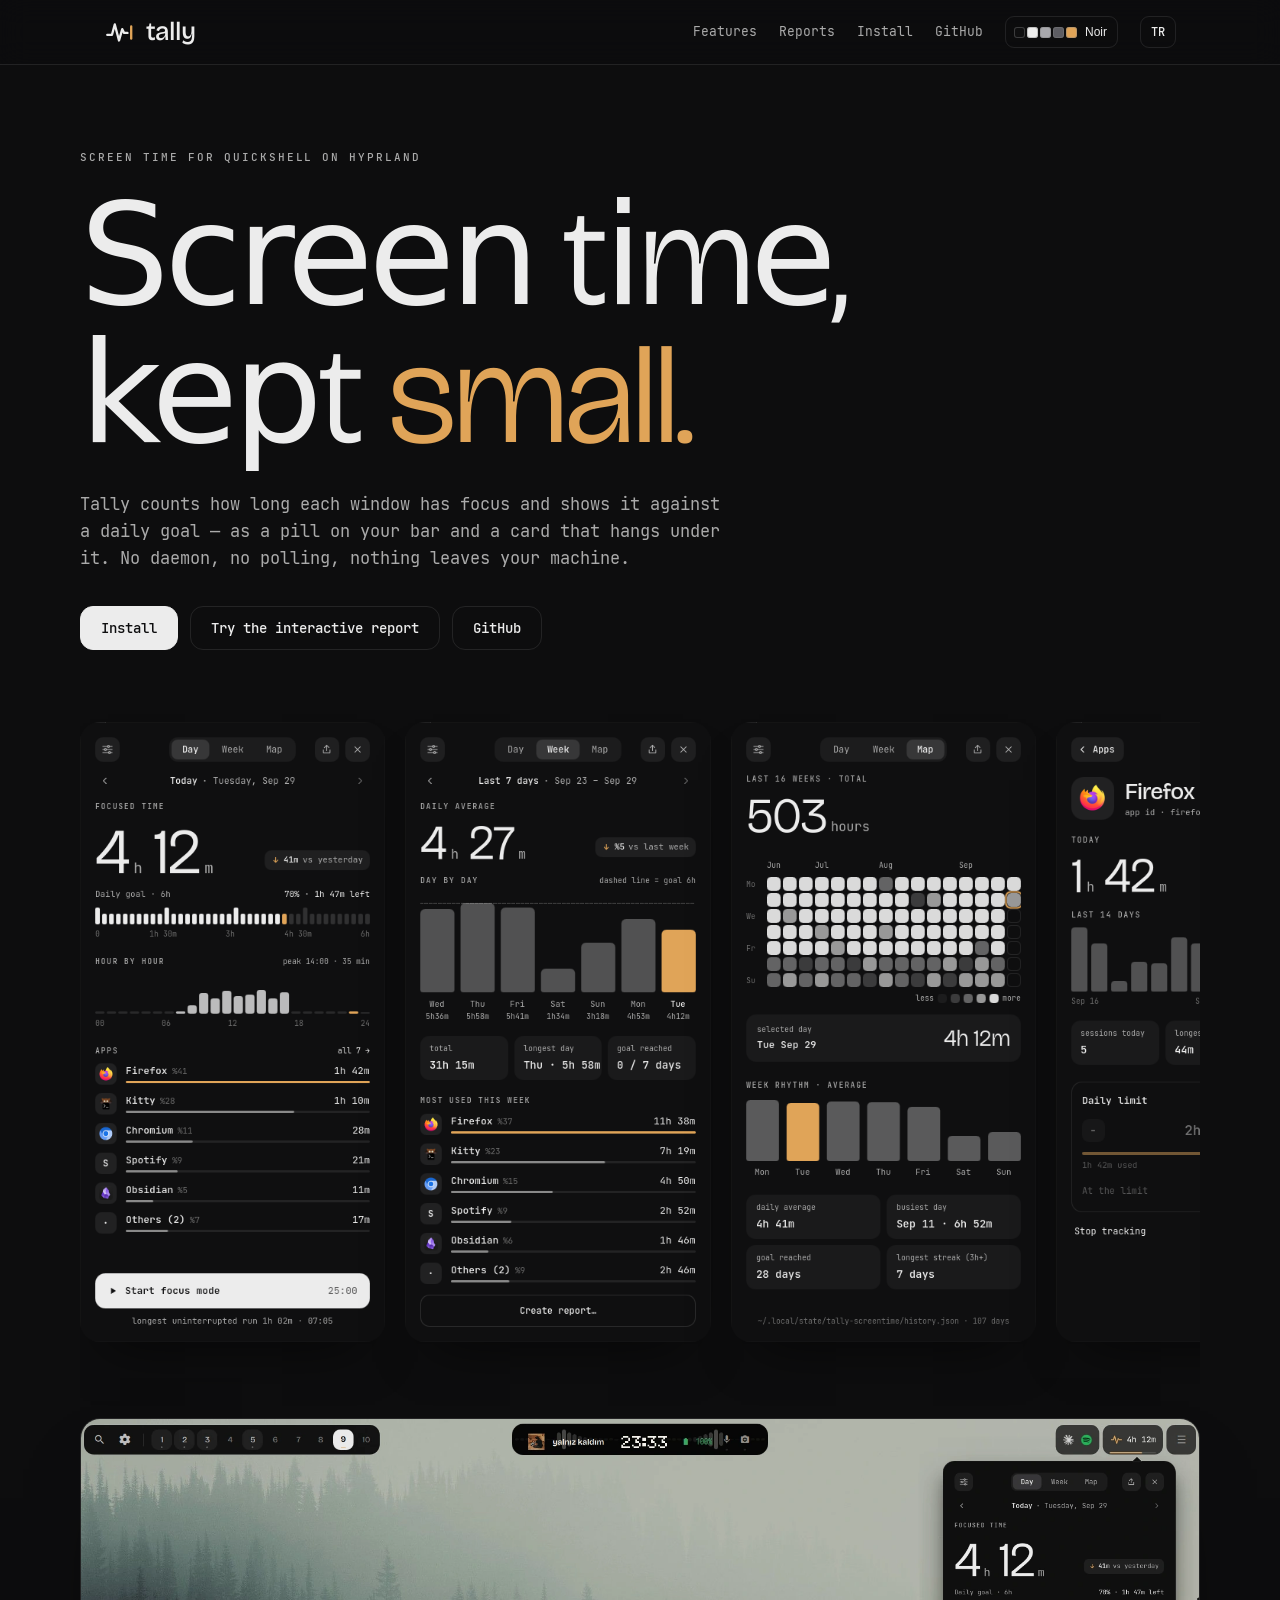
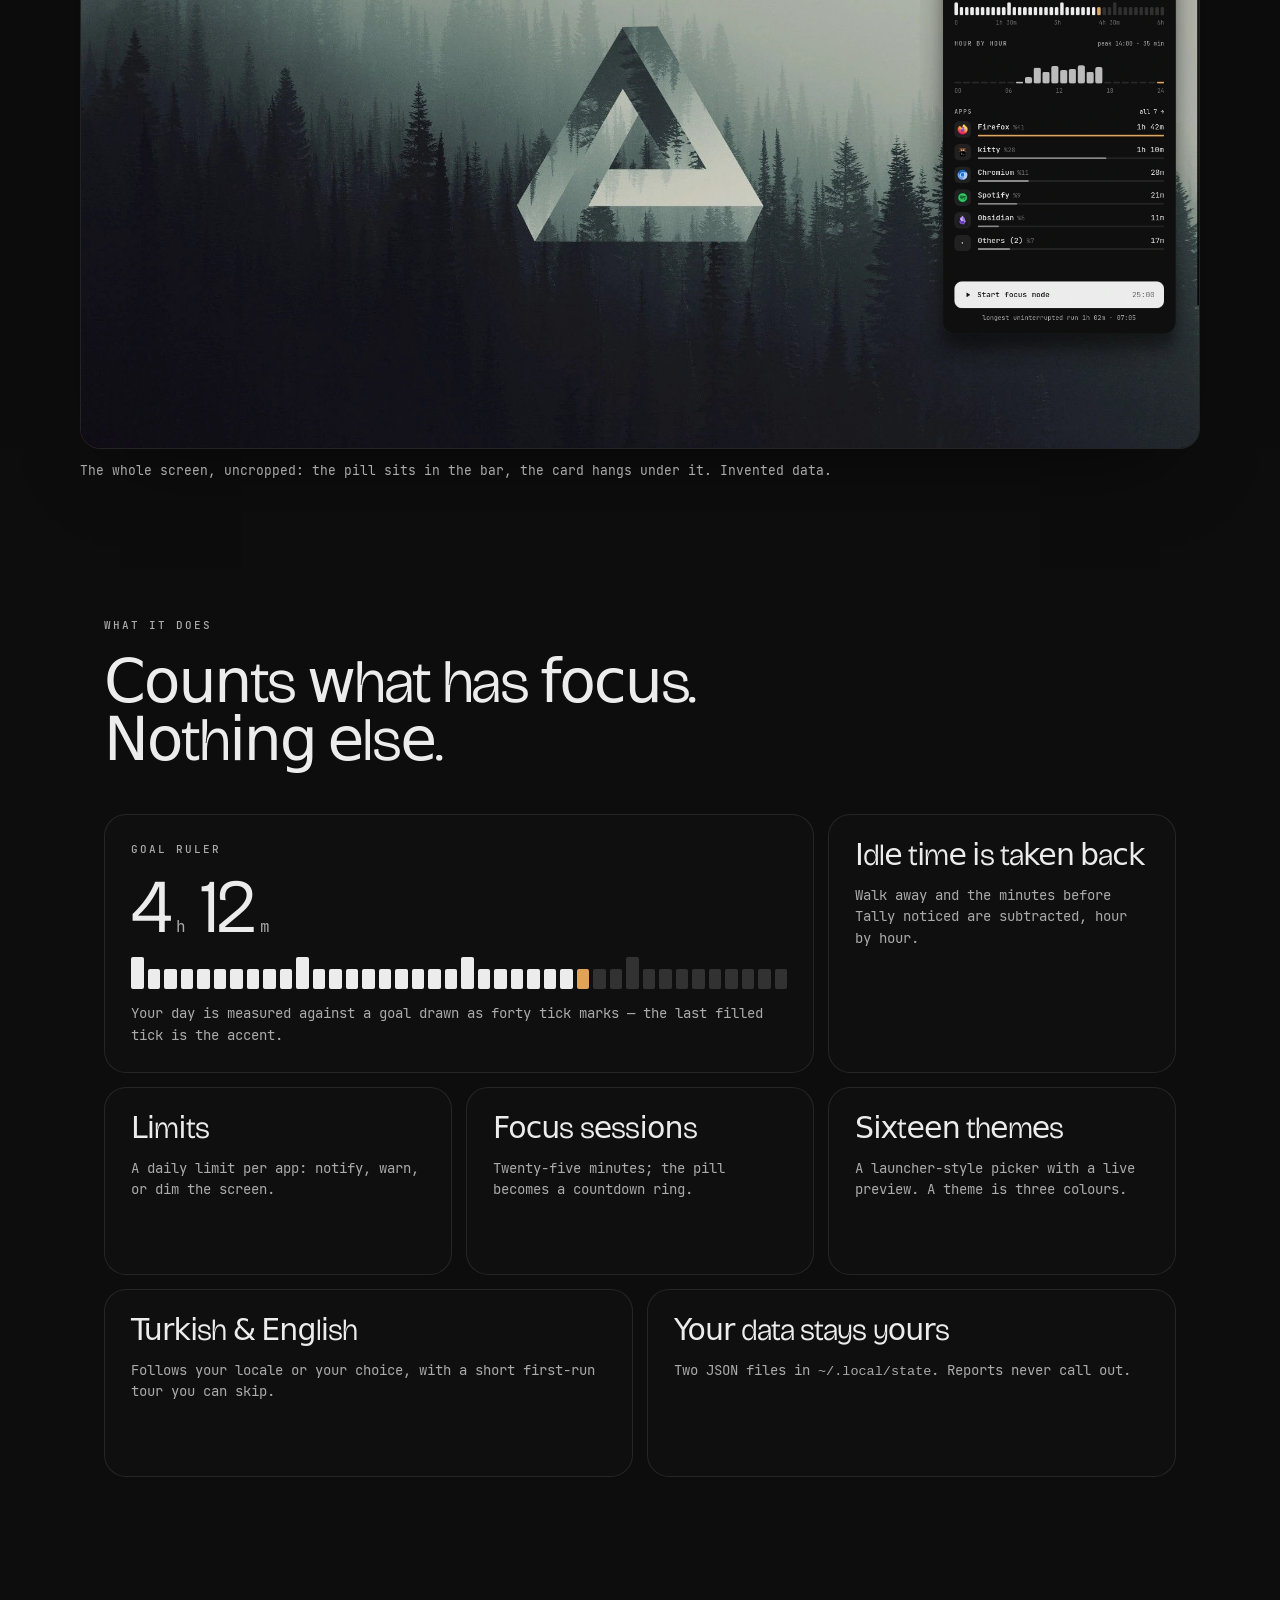
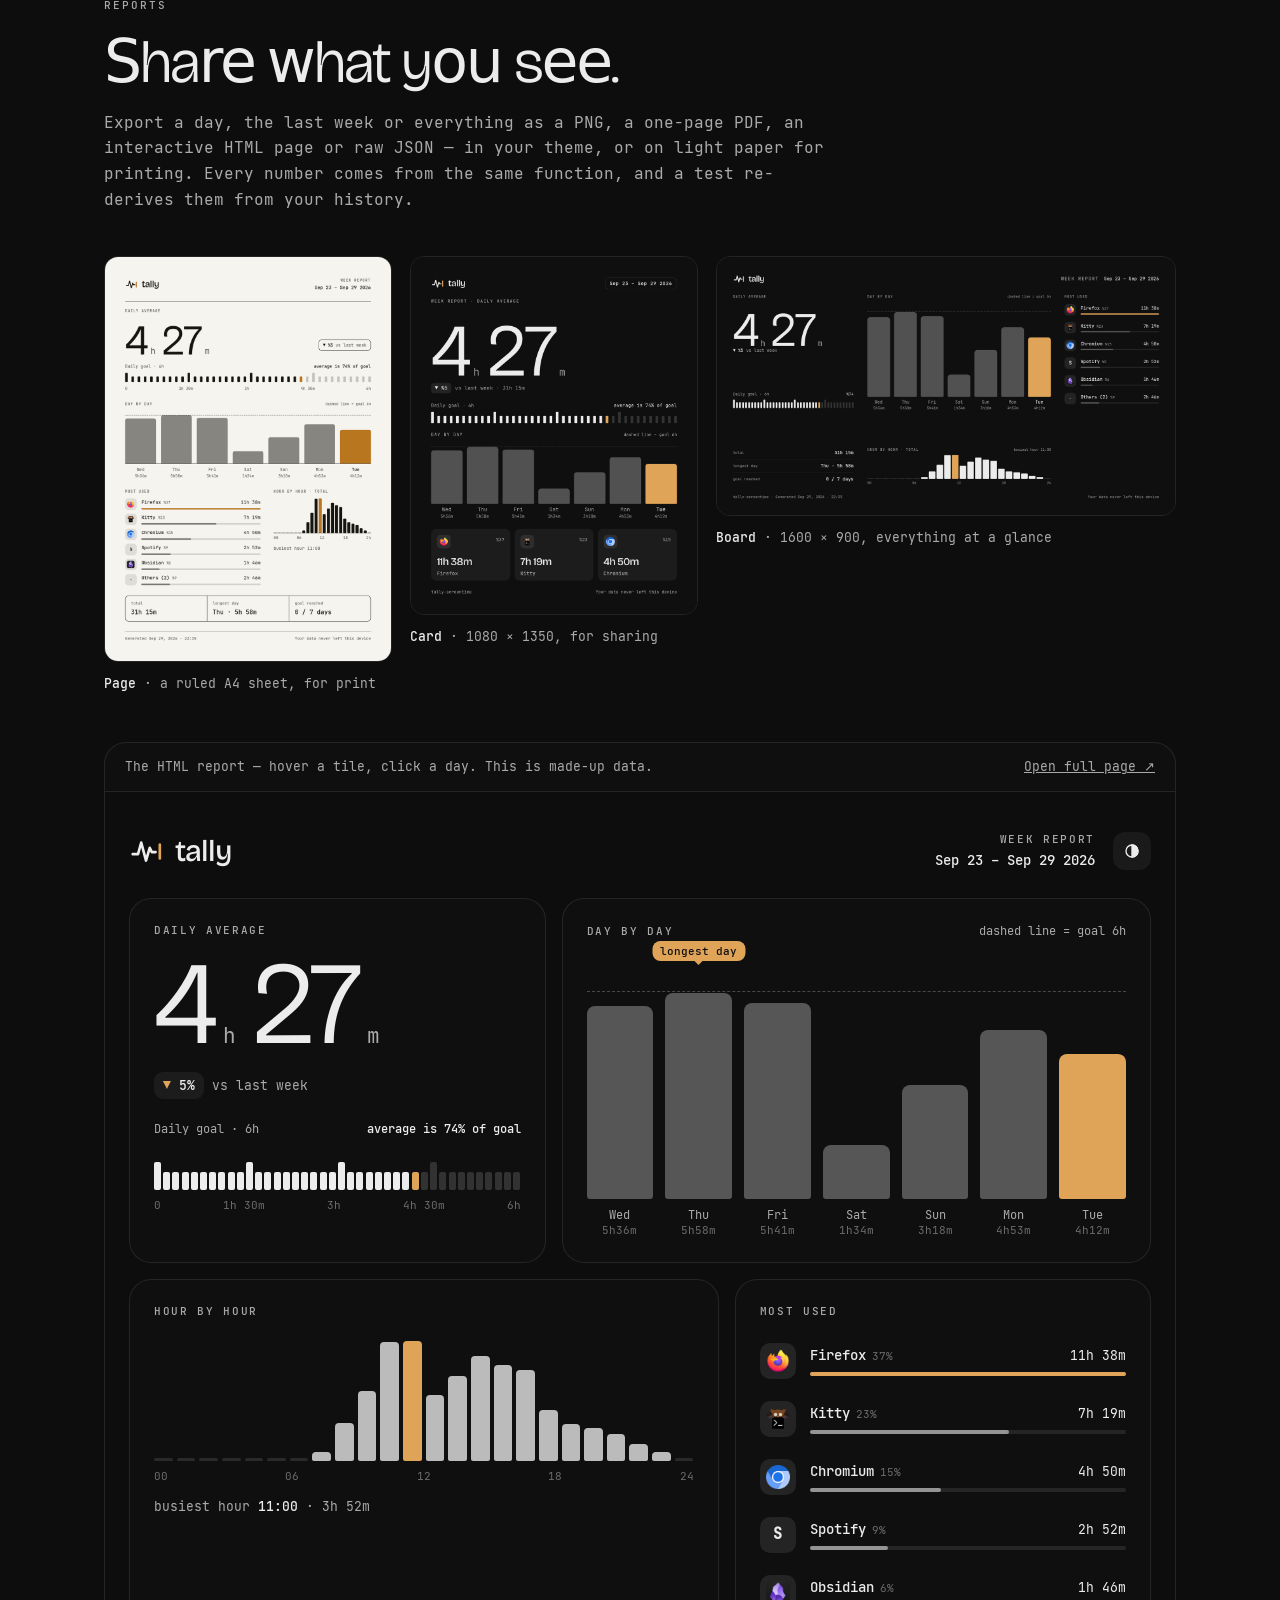
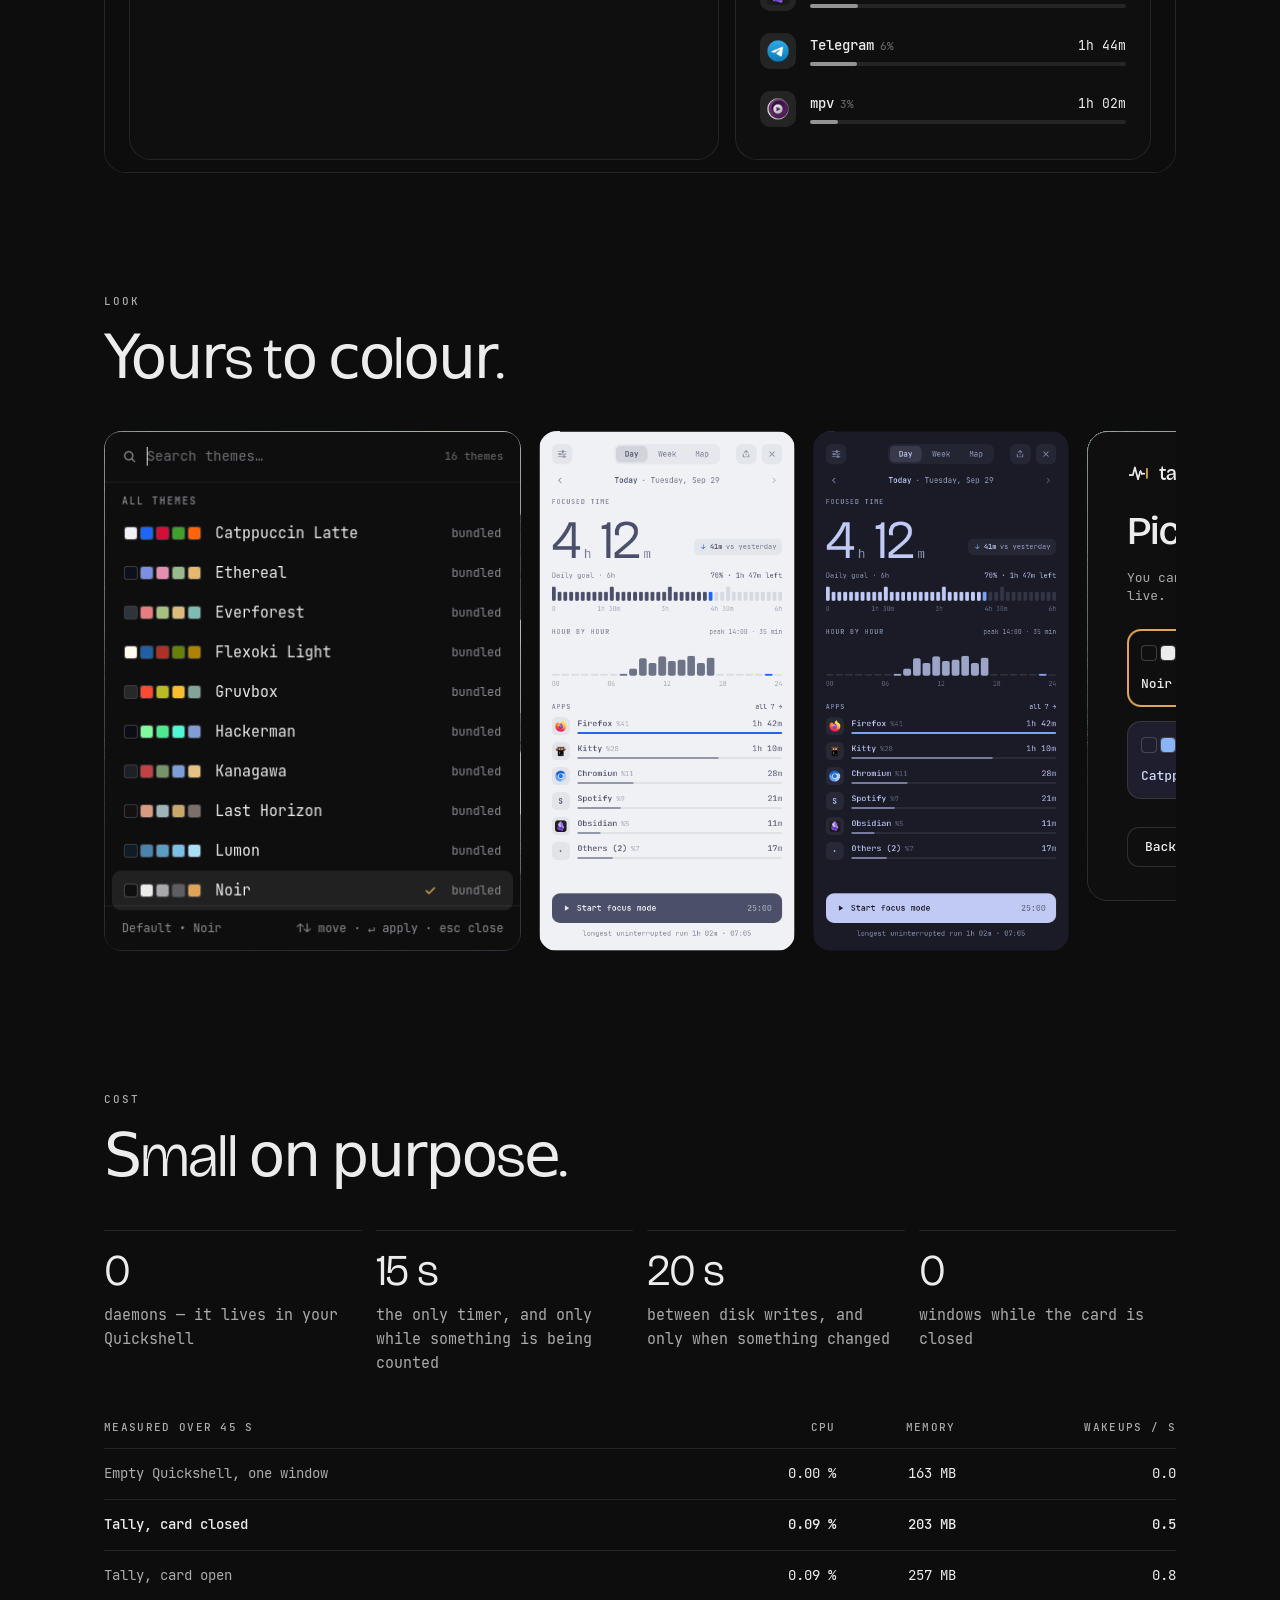
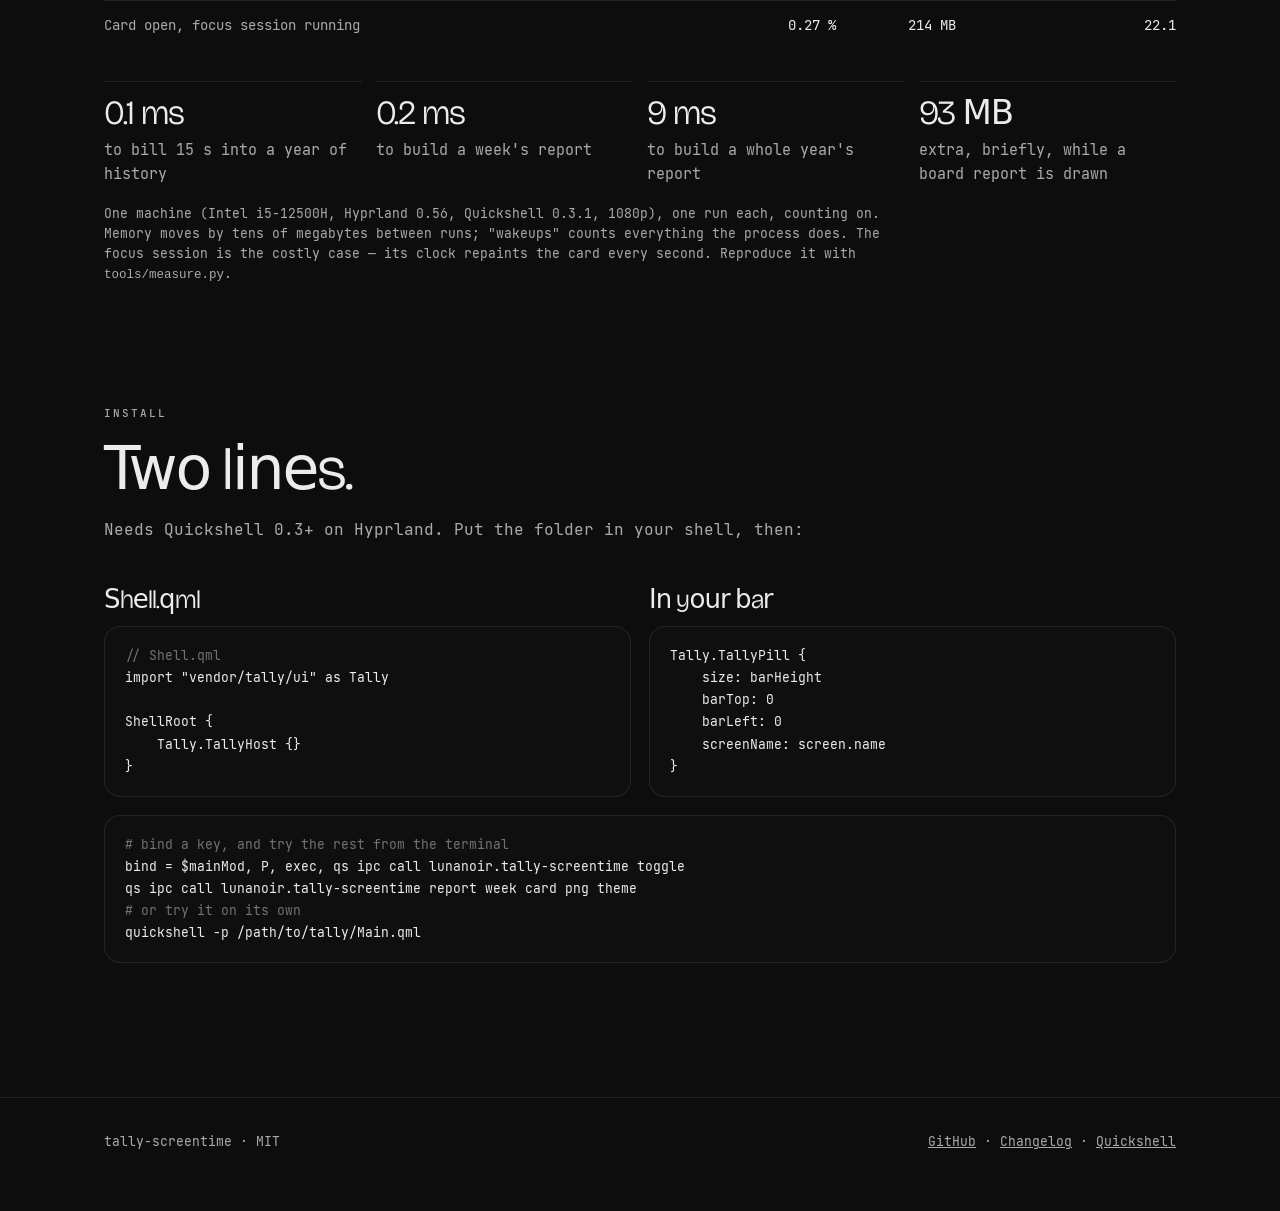
==== commit 831d611e: "Add an uncropped screenshot of the whole desktop The pill in the bar and the card open under it, on " ====
--- a/docs/index.html
+++ b/docs/index.html
@@ -70,6 +70,10 @@
 .shots img { flex: 0 0 auto; height: 620px; width: auto; border-radius: 20px; box-shadow: 0 30px 50px -28px rgba(0,0,0,.6); scroll-snap-align: start; }
 @media (max-width: 720px) { .shots img { height: 480px; } }
 
+.desk { margin-top: 12px; }
+.desk img { width: 100%; height: auto; display: block; border-radius: 20px; border: 1px solid var(--hair); box-shadow: 0 40px 80px -40px rgba(0,0,0,.6); }
+.desk p { margin-top: 12px; font-size: 12.5px; color: var(--muted); }
+
 /* sections */
 section { padding: 96px 0 24px; }
 .head { display: flex; flex-direction: column; gap: 18px; max-width: 720px; margin-bottom: 44px; }
@@ -175,6 +179,10 @@
       <img src="screenshots/panel-map.png" alt="The Map page: sixteen weeks as a calendar heatmap" loading="lazy">
       <img src="screenshots/panel-app.png" alt="An app's page with a daily limit" loading="lazy">
       <img src="screenshots/panel-settings.png" alt="Settings" loading="lazy">
+    </div>
+    <div class="desk">
+      <img src="screenshots/desktop.webp" alt="Tally on a desktop: the pill in the bar and the card open under it" loading="lazy" width="1920" height="1080">
+      <p><span data-en>The whole screen, uncropped: the pill sits in the bar, the card hangs under it. Invented data.</span><span data-tr>Ekranın tamamı, kesilmemiş: pill bar'da, kart altında sarkıyor. Uydurma veri.</span></p>
     </div>
   </div>
 
